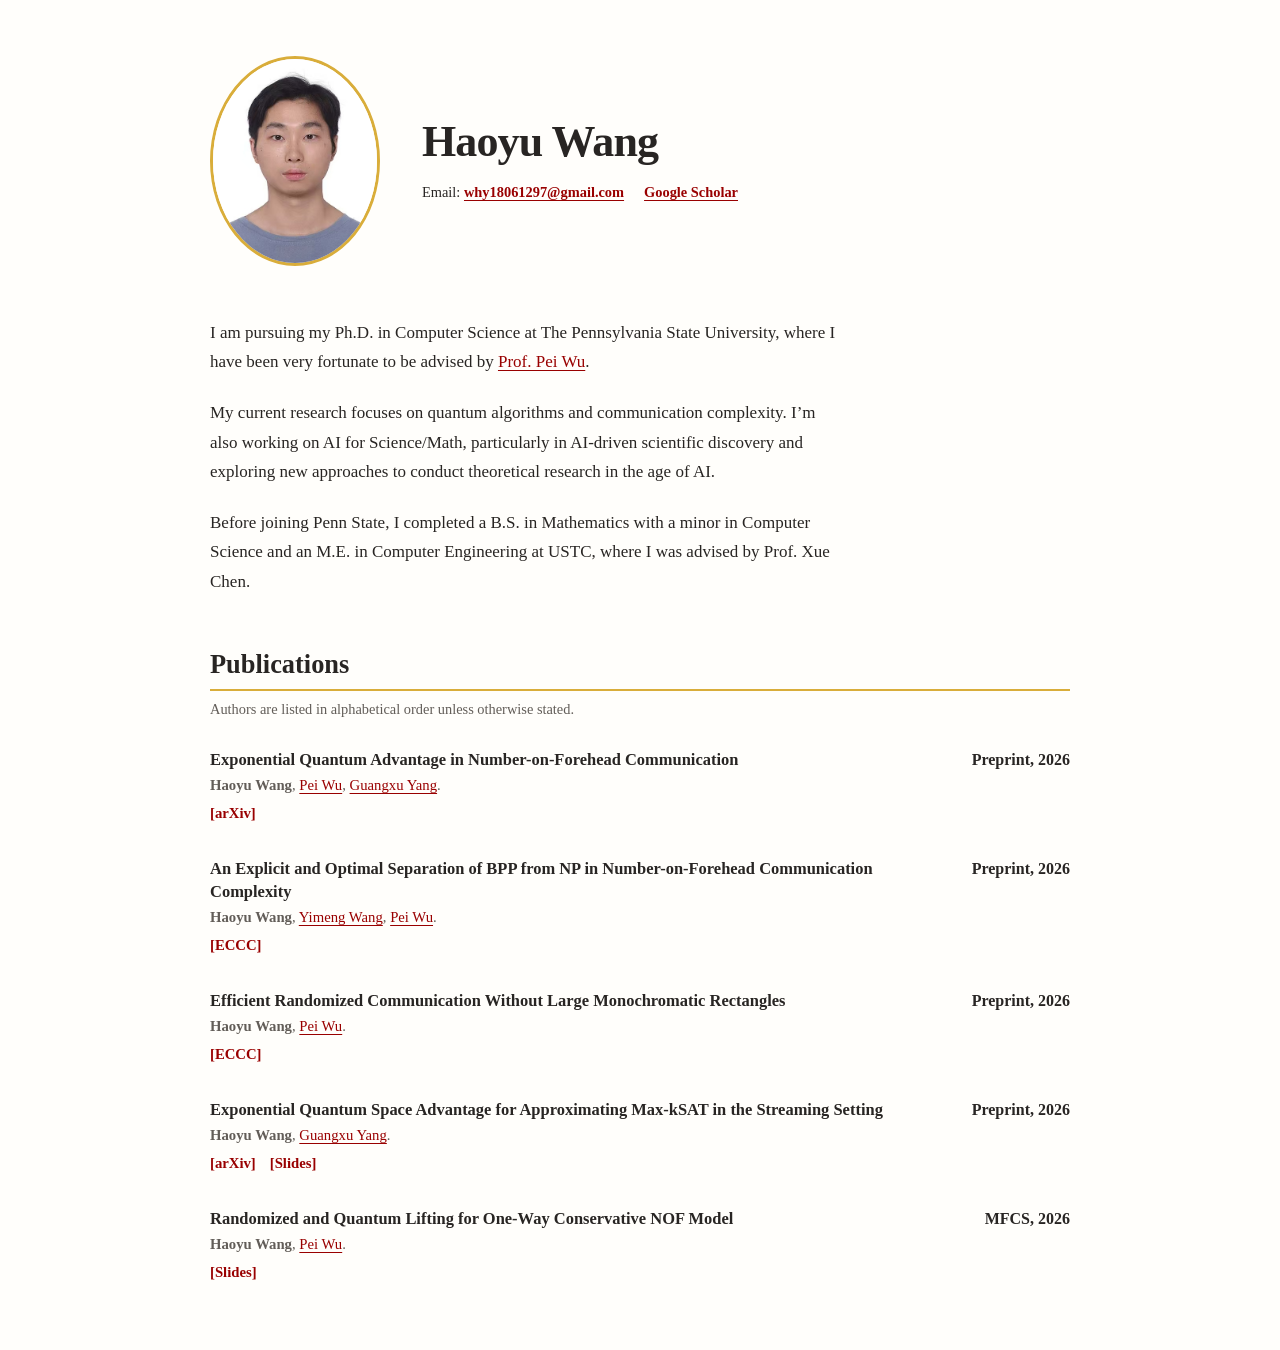
==== index.html @ 71b5e607 "Revise personal introduction and research details Updated personal information and research focus in" ====
<!doctype html>
<html lang="en">
  <head>
    <meta charset="UTF-8" />
    <meta name="viewport" content="width=device-width, initial-scale=1" />

    <!-- 修改 1：浏览器标签页标题和搜索结果简介 -->
    <title>Haoyu Wang | Academic Homepage</title>
    <meta
      name="description"
      content="Haoyu Wang is a Computer Science Ph.D. student at Penn State, advised by Prof. Pei Wu, researching communication complexity and quantum algorithms."
    />

    <link rel="canonical" href="https://27oexpert.github.io/" />
    <meta property="og:type" content="profile" />
    <meta
      property="og:title"
      content="Haoyu Wang | Academic Homepage"
    />
    <meta
      property="og:description"
      content="Haoyu Wang is a Computer Science Ph.D. student at Penn State, advised by Prof. Pei Wu, researching communication complexity and quantum algorithms."
    />
    <meta property="og:url" content="https://27oexpert.github.io/" />
    <meta
      property="og:image"
      content="https://27oexpert.github.io/assets/photo.jpg"
    />
    <meta property="og:image:alt" content="Portrait of Haoyu Wang" />

    <script type="application/ld+json">
      {
        "@context": "https://schema.org",
        "@type": "ProfilePage",
        "url": "https://27oexpert.github.io/",
        "name": "Haoyu Wang | Academic Homepage",
        "mainEntity": {
          "@type": "Person",
          "@id": "https://27oexpert.github.io/#haoyu-wang",
          "name": "Haoyu Wang",
          "url": "https://27oexpert.github.io/",
          "image": "https://27oexpert.github.io/assets/photo.jpg",
          "jobTitle": "Ph.D. Student in Computer Science",
          "affiliation": {
            "@type": "CollegeOrUniversity",
            "name": "The Pennsylvania State University",
            "alternateName": "Penn State"
          },
          "sameAs": [
            "https://scholar.google.com/citations?user=5UsbgVEAAAAJ",
            "https://github.com/27OExpert"
          ],
          "knowsAbout": [
            "Communication complexity",
            "Quantum algorithms",
            "AI for Science"
          ]
        }
      }
    </script>

    <link rel="icon" href="assets/favicon.svg" type="image/svg+xml" />
    <link rel="stylesheet" href="styles.css" />
  </head>

  <body>
    <a class="skip-link" href="#main-content">Skip to main content</a>

    <main id="main-content" class="container">
      <!-- ============================================================
        修改 2：照片与基本信息
        - 把 assets/profile-placeholder.svg 换成你的照片，例如 assets/profile.jpg
        - 建议使用正方形照片，尺寸至少 600 x 600 像素
        - 修改姓名、学校、邮箱和个人链接
      ============================================================= -->
      <header class="profile">
        <img
          class="portrait"
          src="assets/photo.jpg"
          alt="Portrait of Haoyu Wang"
          width="210"
          height="210"
        />

        <div class="profile-copy">
          <h1>Haoyu Wang</h1>

          <p class="profile-links">
            <span>Email: <a href="mailto:why18061297@gmail.com">why18061297@gmail.com</a></span>
            <a
              href="https://scholar.google.com/citations?user=5UsbgVEAAAAJ&hl=zh-CN"
              target="_blank"
              rel="noopener noreferrer"
            >Google Scholar</a>
          </p>
        </div>
      </header>

      <!-- ============================================================
        修改 3：个人介绍（按你的要求，只保留两段）
        直接替换下面两个段落中的文字和链接即可。
      ============================================================= -->
      <section class="about" aria-label="About me">
        <p>
          I am pursuing my Ph.D. in Computer Science at The Pennsylvania State University, where I have been very fortunate to be advised by
          <a href="https://pwu.netlify.app/">Prof. Pei Wu</a>.
        </p>
        <p>
          My current research focuses on quantum algorithms and communication complexity. I’m also working on AI for Science/Math, particularly in AI-driven scientific discovery and exploring new approaches to conduct theoretical research in the age of AI.
        </p>
        <p>
          Before joining Penn State, I completed a B.S. in Mathematics with a
          minor in Computer Science and an M.E. in Computer Engineering at USTC,
          where I was advised by Prof. Xue Chen.
        </p>
      </section>

      <!-- ============================================================
        修改 4：论文列表
        复制一整段 <article class="publication">...</article> 来新增论文。
        用 <strong>...</strong> 加粗你自己的姓名。
      ============================================================= -->
      <section class="publications" aria-labelledby="publications-title">
        <h2 id="publications-title">Publications</h2>
        <p class="publication-note">
          Authors are listed in alphabetical order unless otherwise stated.
        </p>

        <div class="publication-list">
            <article class="publication">
            <div class="publication-heading">
              <h3>Exponential Quantum Advantage in Number-on-Forehead Communication</h3>
              <p class="venue">Preprint, 2026</p>
            </div>
            <p class="authors">
              <strong>Haoyu Wang</strong>, <a href="https://pwu.netlify.app/">Pei Wu</a>, <a href="https://guangxu-yang.github.io/">Guangxu Yang</a>.
            </p>
            <p class="paper-links">
              <a href="https://arxiv.org/abs/2609.40273" target="_blank" rel="noopener noreferrer">[arXiv]</a>
            </p>
          </article>
            
            <article class="publication">
            <div class="publication-heading">
              <h3>An Explicit and Optimal Separation of BPP from NP in Number-on-Forehead Communication Complexity</h3>
              <p class="venue">Preprint, 2026</p>
            </div>
            <p class="authors">
              <strong>Haoyu Wang</strong>, <a href="https://kobe-yimeng-wang.github.io/"> Yimeng Wang</a>, <a href="https://pwu.netlify.app/">Pei Wu</a>.
            </p>
            <p class="paper-links">
              <a href="https://eccc.weizmann.ac.il/report/2026/187/" target="_blank" rel="noopener noreferrer">[ECCC]</a>
            </p>
          </article>

           <article class="publication">
           <div class="publication-heading">
              <h3>Efficient Randomized Communication Without Large Monochromatic Rectangles</h3>
              <p class="venue">Preprint, 2026</p>
            </div>
            <p class="authors">
              <strong>Haoyu Wang</strong>, <a href="https://pwu.netlify.app/">Pei Wu</a>.
            </p>
            <p class="paper-links">
              <a href="https://eccc.weizmann.ac.il/report/2026/190/" target="_blank" rel="noopener noreferrer">[ECCC]</a>
            </p>
          </article>

          
          <article class="publication">
            <div class="publication-heading">
              <h3>Exponential Quantum Space Advantage for Approximating Max-kSAT in the Streaming Setting</h3>
              <p class="venue">Preprint, 2026</p>
            </div>
            <p class="authors">
              <strong>Haoyu Wang</strong>, <a href="https://guangxu-yang.github.io/">Guangxu Yang</a>.
            </p>
            <p class="paper-links">
              <a href="https://arxiv.org/abs/2606.05366" target="_blank" rel="noopener noreferrer">[arXiv]</a>
              <a href="assets/slides-quantum_streaming_maxksat.pdf" target="_blank" rel="noopener noreferrer">[Slides]</a>
            </p>
          </article>

          <article class="publication">
            <div class="publication-heading">
              <h3>Randomized and Quantum Lifting for One-Way Conservative NOF Model</h3>
              <p class="venue">MFCS, 2026</p>
            </div>
            <p class="authors">
              <strong>Haoyu Wang</strong>, <a href="https://pwu.netlify.app/">Pei Wu</a>.
            </p>
            <p class="paper-links">
              <a href="assets/slides-randomized_and_quantum_liftings.pdf" target="_blank" rel="noopener noreferrer">[Slides]</a>
            </p>
          </article>

        </div>
      </section>
    </main>

  </body>
</html>
---- styles.css ----
:root {
  /* 想换主题色时，只需要修改下面两行 */
  --accent: #990000;
  --gold: #d9ad3a;

  --ink: #282523;
  --muted: #625d58;
  --paper: #fffefb;
  --content-width: 860px;
}

*,
*::before,
*::after {
  box-sizing: border-box;
}

html {
  scroll-behavior: smooth;
}

body {
  margin: 0;
  color: var(--ink);
  background: var(--paper);
  font-family: Georgia, "Times New Roman", "Songti SC", "SimSun", serif;
  font-size: 17px;
  line-height: 1.72;
  -webkit-font-smoothing: antialiased;
}

.container {
  width: min(var(--content-width), calc(100% - 40px));
  margin-inline: auto;
}

.skip-link {
  position: fixed;
  z-index: 10;
  top: 12px;
  left: 12px;
  padding: 7px 12px;
  color: #fff;
  background: var(--accent);
  transform: translateY(-160%);
}

.skip-link:focus {
  transform: translateY(0);
}

a {
  color: var(--accent);
  text-decoration-thickness: 1px;
  text-underline-offset: 0.18em;
}

a:hover {
  text-decoration-thickness: 2px;
}

a:focus-visible {
  outline: 3px solid rgba(217, 173, 58, 0.6);
  outline-offset: 3px;
}

.profile {
  display: grid;
  grid-template-columns: 170px minmax(0, 1fr);
  gap: 42px;
  align-items: center;
  padding-block: 56px 46px;
}

.portrait {
  display: block;
  width: 170px;
  aspect-ratio: 1;
  border: 3px solid var(--gold);
  border-radius: 50%;
  object-fit: cover;
}

.profile h1 {
  margin: 0 0 8px;
  font-size: clamp(2.15rem, 5vw, 2.75rem);
  line-height: 1.15;
  letter-spacing: -0.02em;
}

.profile h1 span {
  margin-left: 0.28em;
  color: var(--muted);
  font-family: "Songti SC", "SimSun", serif;
  font-size: 0.52em;
  font-weight: 400;
  letter-spacing: 0.08em;
  white-space: nowrap;
}

.profile-links {
  margin: 0;
}

.profile-links {
  display: flex;
  flex-wrap: wrap;
  gap: 6px 20px;
  margin-top: 13px;
  font-size: 0.9rem;
}

.profile-links a {
  font-weight: 600;
}

.about {
  max-width: 74ch;
  padding-block: 6px 52px;
}

.about p {
  margin: 0 0 22px;
}

.about p:last-child {
  margin-bottom: 0;
}

.publications {
  padding-bottom: 64px;
}

.publications h2 {
  margin: 0;
  padding-bottom: 8px;
  border-bottom: 2px solid var(--gold);
  font-size: 1.65rem;
  line-height: 1.25;
}

.publication-note {
  margin: 8px 0 28px;
  color: var(--muted);
  font-size: 0.9rem;
  line-height: 1.45;
}

.publication-list {
  display: grid;
  gap: 30px;
}

.publication-heading {
  display: grid;
  grid-template-columns: minmax(0, 1fr) max-content;
  gap: 24px;
  align-items: baseline;
  margin-bottom: 3px;
}

.publication h3 {
  min-width: 0;
  margin: 0;
  font-size: 1.03rem;
  line-height: 1.4;
}

.authors,
.paper-links {
  margin-top: 0;
  margin-bottom: 2px;
  font-size: 0.92rem;
  line-height: 1.55;
}

.authors {
  color: var(--muted);
}

.venue {
  margin: 0;
  color: var(--ink);
  font-size: 1rem;
  font-style: normal;
  font-weight: 600;
  line-height: 1.4;
  text-align: right;
  white-space: nowrap;
}

.paper-links {
  display: flex;
  flex-wrap: wrap;
  gap: 14px;
  margin-top: 5px;
}

.paper-links a {
  font-weight: 600;
  text-decoration: none;
}

.paper-links a:hover {
  text-decoration: underline;
}

@media (max-width: 620px) {
  .container {
    width: min(100% - 30px, var(--content-width));
  }

  .profile {
    grid-template-columns: 1fr;
    gap: 27px;
    padding-block: 44px 40px;
    text-align: center;
  }

  .portrait {
    width: 150px;
    margin-inline: auto;
  }

  .profile h1 span {
    display: block;
    margin: 8px 0 0;
    font-size: 0.5em;
  }

  .profile-links {
    justify-content: center;
  }

  .about {
    padding-bottom: 44px;
  }

  .publications {
    padding-bottom: 52px;
  }

  .publication-heading {
    gap: 14px;
  }

}

@media (prefers-reduced-motion: reduce) {
  html {
    scroll-behavior: auto;
  }
}

@media print {
  .skip-link {
    display: none;
  }

  body {
    color: #000;
    background: #fff;
    font-size: 11pt;
  }

  .profile {
    padding-block: 20px;
  }

  a {
    color: inherit;
  }
}
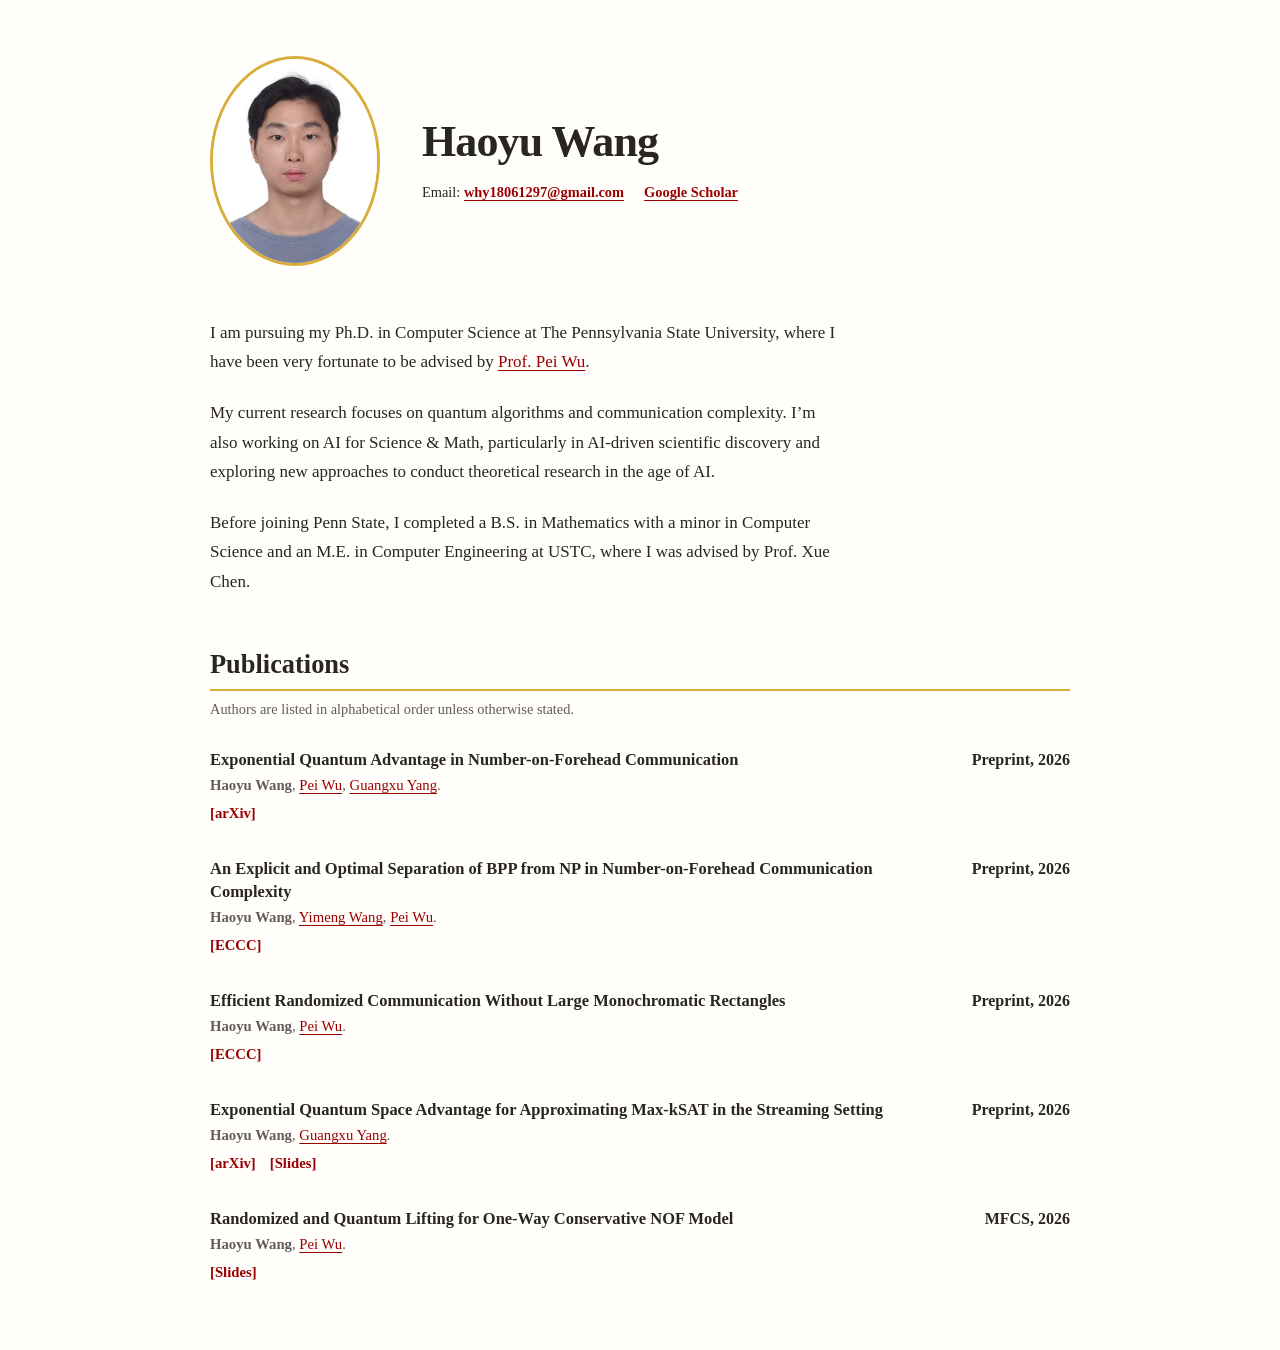
==== commit 08fe981a: "Fix HTML entity for ampersand in research description" ====
--- a/index.html
+++ b/index.html
@@ -106,7 +106,7 @@
           <a href="https://pwu.netlify.app/">Prof. Pei Wu</a>.
         </p>
         <p>
-          My current research focuses on quantum algorithms and communication complexity. I’m also working on AI for Science/Math, particularly in AI-driven scientific discovery and exploring new approaches to conduct theoretical research in the age of AI.
+          My current research focuses on quantum algorithms and communication complexity. I’m also working on AI for Science &amp Math, particularly in AI-driven scientific discovery and exploring new approaches to conduct theoretical research in the age of AI.
         </p>
         <p>
           Before joining Penn State, I completed a B.S. in Mathematics with a
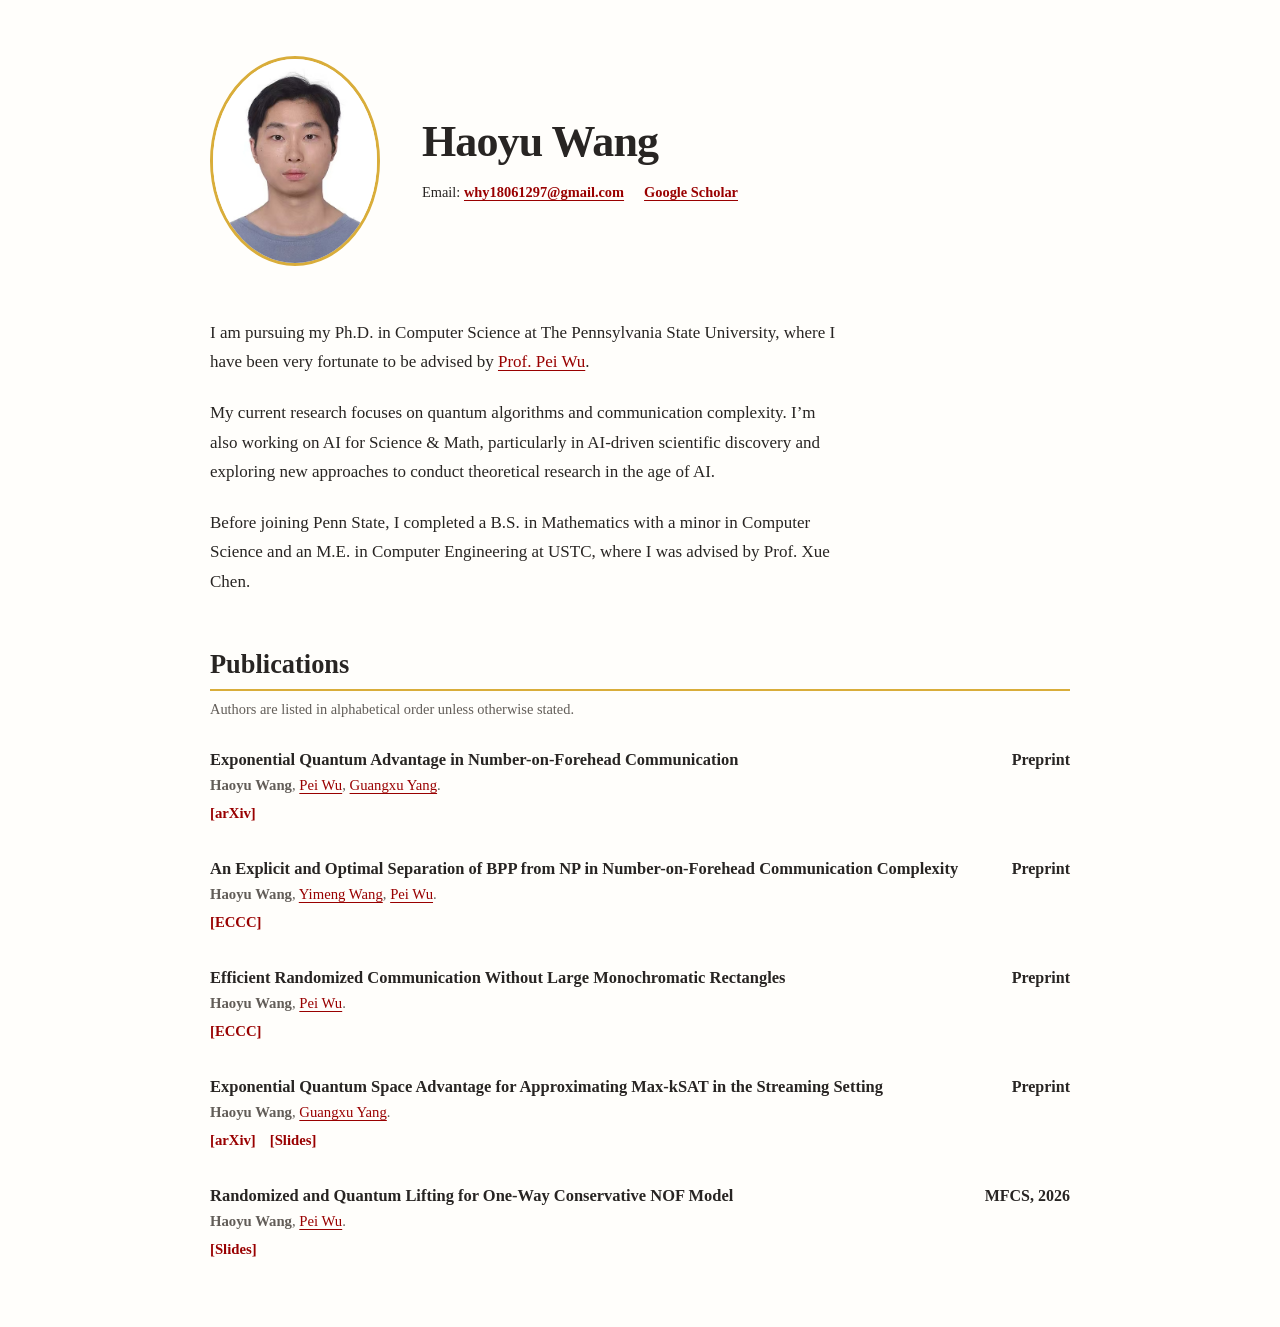
==== commit b980ea41: "Update publication venue year to 'Preprint'" ====
--- a/index.html
+++ b/index.html
@@ -130,7 +130,7 @@
             <article class="publication">
             <div class="publication-heading">
               <h3>Exponential Quantum Advantage in Number-on-Forehead Communication</h3>
-              <p class="venue">Preprint, 2026</p>
+              <p class="venue">Preprint</p>
             </div>
             <p class="authors">
               <strong>Haoyu Wang</strong>, <a href="https://pwu.netlify.app/">Pei Wu</a>, <a href="https://guangxu-yang.github.io/">Guangxu Yang</a>.
@@ -143,7 +143,7 @@
             <article class="publication">
             <div class="publication-heading">
               <h3>An Explicit and Optimal Separation of BPP from NP in Number-on-Forehead Communication Complexity</h3>
-              <p class="venue">Preprint, 2026</p>
+              <p class="venue">Preprint</p>
             </div>
             <p class="authors">
               <strong>Haoyu Wang</strong>, <a href="https://kobe-yimeng-wang.github.io/"> Yimeng Wang</a>, <a href="https://pwu.netlify.app/">Pei Wu</a>.
@@ -156,7 +156,7 @@
            <article class="publication">
            <div class="publication-heading">
               <h3>Efficient Randomized Communication Without Large Monochromatic Rectangles</h3>
-              <p class="venue">Preprint, 2026</p>
+              <p class="venue">Preprint</p>
             </div>
             <p class="authors">
               <strong>Haoyu Wang</strong>, <a href="https://pwu.netlify.app/">Pei Wu</a>.
@@ -170,7 +170,7 @@
           <article class="publication">
             <div class="publication-heading">
               <h3>Exponential Quantum Space Advantage for Approximating Max-kSAT in the Streaming Setting</h3>
-              <p class="venue">Preprint, 2026</p>
+              <p class="venue">Preprint</p>
             </div>
             <p class="authors">
               <strong>Haoyu Wang</strong>, <a href="https://guangxu-yang.github.io/">Guangxu Yang</a>.
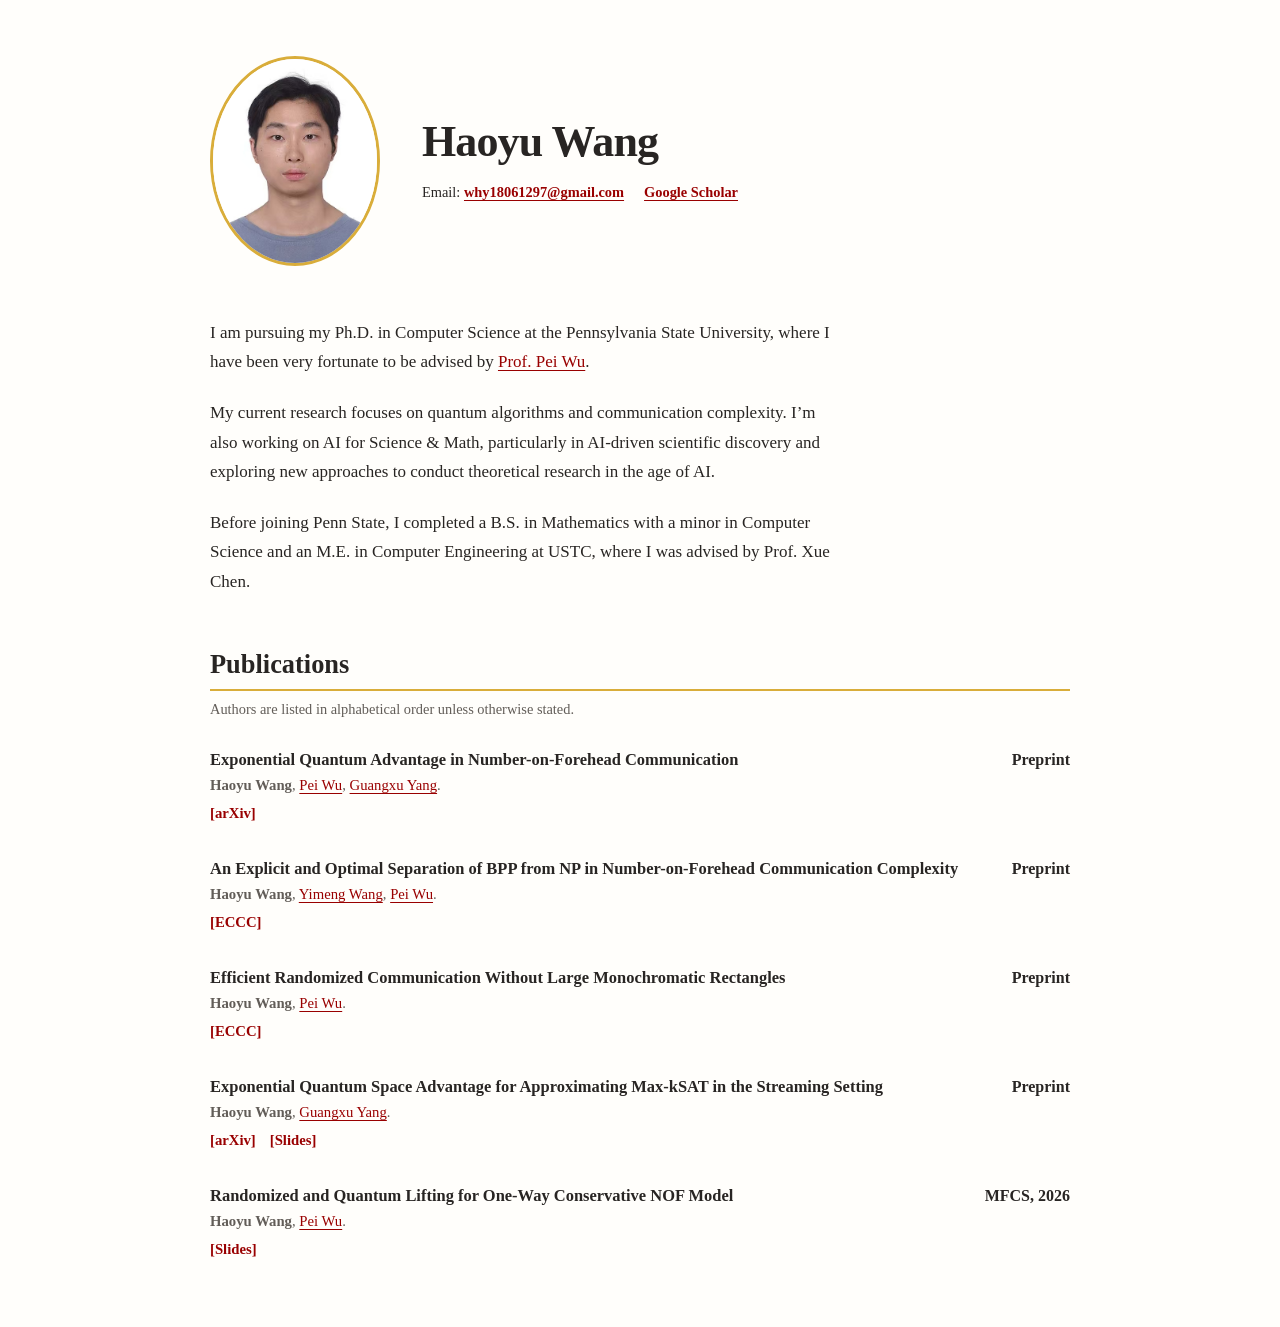
==== commit b2d60676: "Correct capitalization of 'the' in university name" ====
--- a/index.html
+++ b/index.html
@@ -102,7 +102,7 @@
       ============================================================= -->
       <section class="about" aria-label="About me">
         <p>
-          I am pursuing my Ph.D. in Computer Science at The Pennsylvania State University, where I have been very fortunate to be advised by
+          I am pursuing my Ph.D. in Computer Science at the Pennsylvania State University, where I have been very fortunate to be advised by
           <a href="https://pwu.netlify.app/">Prof. Pei Wu</a>.
         </p>
         <p>
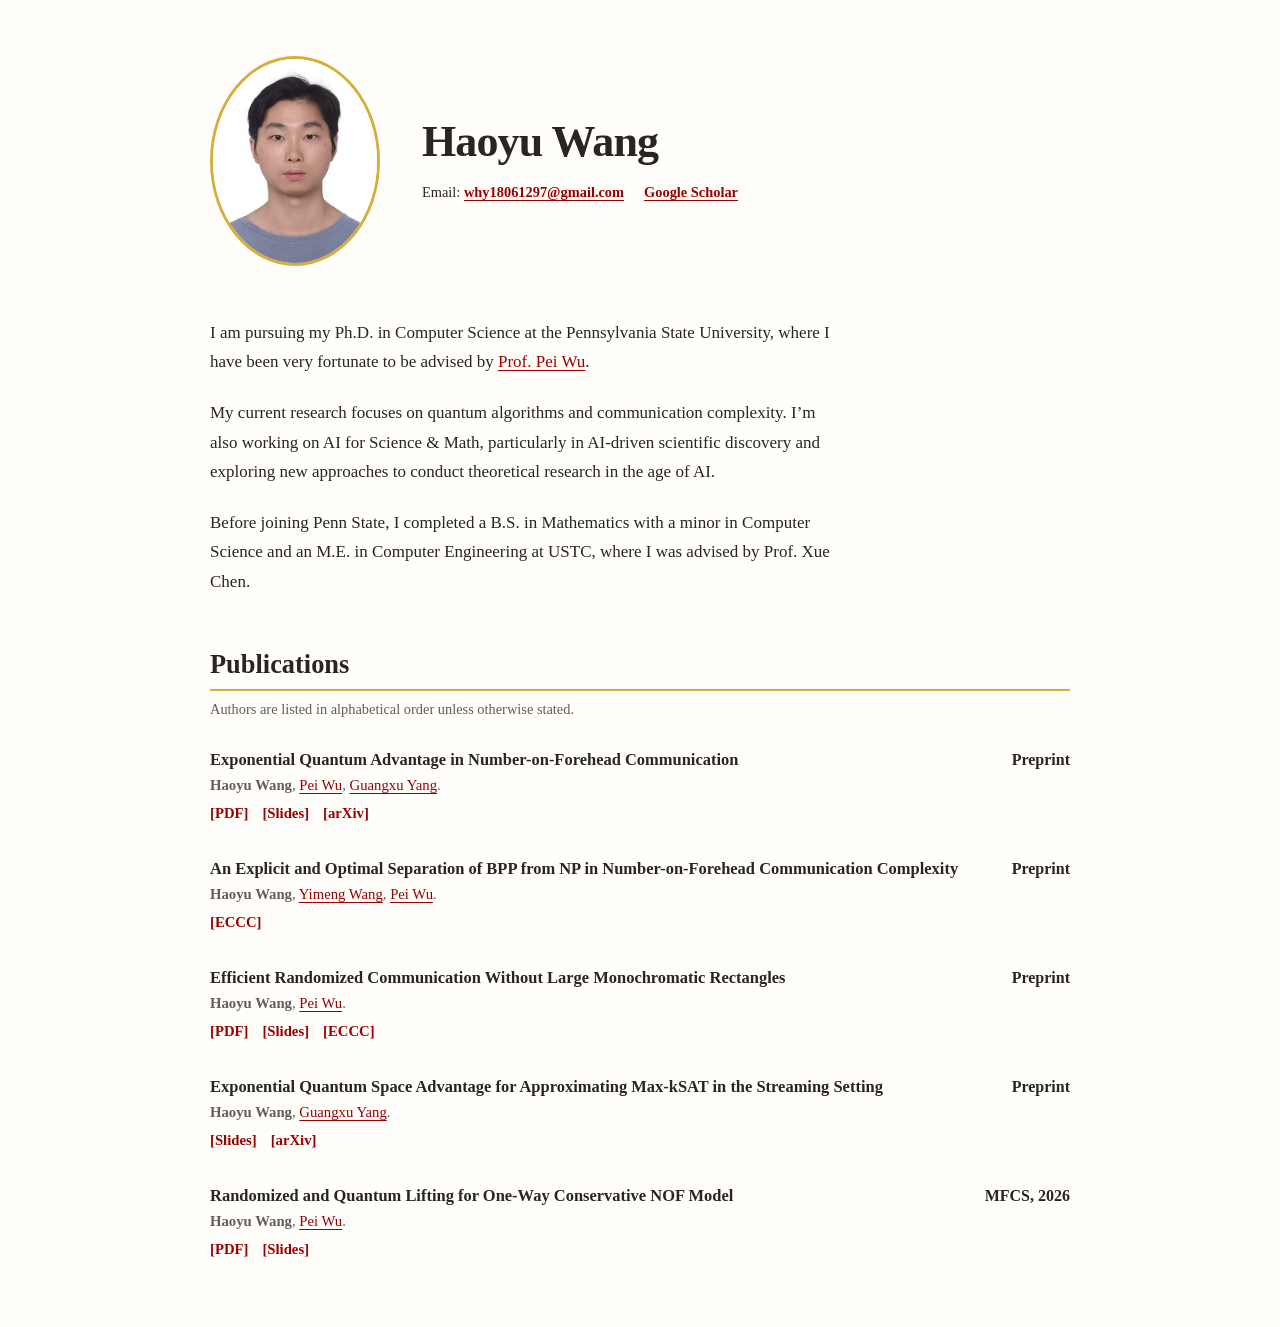
==== commit edc825d8: "Add publication PDFs and slides" ====
--- a/index.html
+++ b/index.html
@@ -136,6 +136,8 @@
               <strong>Haoyu Wang</strong>, <a href="https://pwu.netlify.app/">Pei Wu</a>, <a href="https://guangxu-yang.github.io/">Guangxu Yang</a>.
             </p>
             <p class="paper-links">
+              <a href="assets/paper-quantum-advantage-nof.pdf" target="_blank" rel="noopener noreferrer">[PDF]</a>
+              <a href="assets/slides-quantum-advantage-nof.html" target="_blank" rel="noopener noreferrer">[Slides]</a>
               <a href="https://arxiv.org/abs/2609.40273" target="_blank" rel="noopener noreferrer">[arXiv]</a>
             </p>
           </article>
@@ -162,6 +164,8 @@
               <strong>Haoyu Wang</strong>, <a href="https://pwu.netlify.app/">Pei Wu</a>.
             </p>
             <p class="paper-links">
+              <a href="assets/paper-monochromatic-rectangles.pdf" target="_blank" rel="noopener noreferrer">[PDF]</a>
+              <a href="assets/slides-monochromatic-rectangles.html" target="_blank" rel="noopener noreferrer">[Slides]</a>
               <a href="https://eccc.weizmann.ac.il/report/2026/190/" target="_blank" rel="noopener noreferrer">[ECCC]</a>
             </p>
           </article>
@@ -176,8 +180,8 @@
               <strong>Haoyu Wang</strong>, <a href="https://guangxu-yang.github.io/">Guangxu Yang</a>.
             </p>
             <p class="paper-links">
+              <a href="assets/slides-quantum_streaming_maxksat.pdf" target="_blank" rel="noopener noreferrer">[Slides]</a>
               <a href="https://arxiv.org/abs/2606.05366" target="_blank" rel="noopener noreferrer">[arXiv]</a>
-              <a href="assets/slides-quantum_streaming_maxksat.pdf" target="_blank" rel="noopener noreferrer">[Slides]</a>
             </p>
           </article>
 
@@ -190,6 +194,7 @@
               <strong>Haoyu Wang</strong>, <a href="https://pwu.netlify.app/">Pei Wu</a>.
             </p>
             <p class="paper-links">
+              <a href="assets/paper-one-way-conservative-nof.pdf" target="_blank" rel="noopener noreferrer">[PDF]</a>
               <a href="assets/slides-randomized_and_quantum_liftings.pdf" target="_blank" rel="noopener noreferrer">[Slides]</a>
             </p>
           </article>
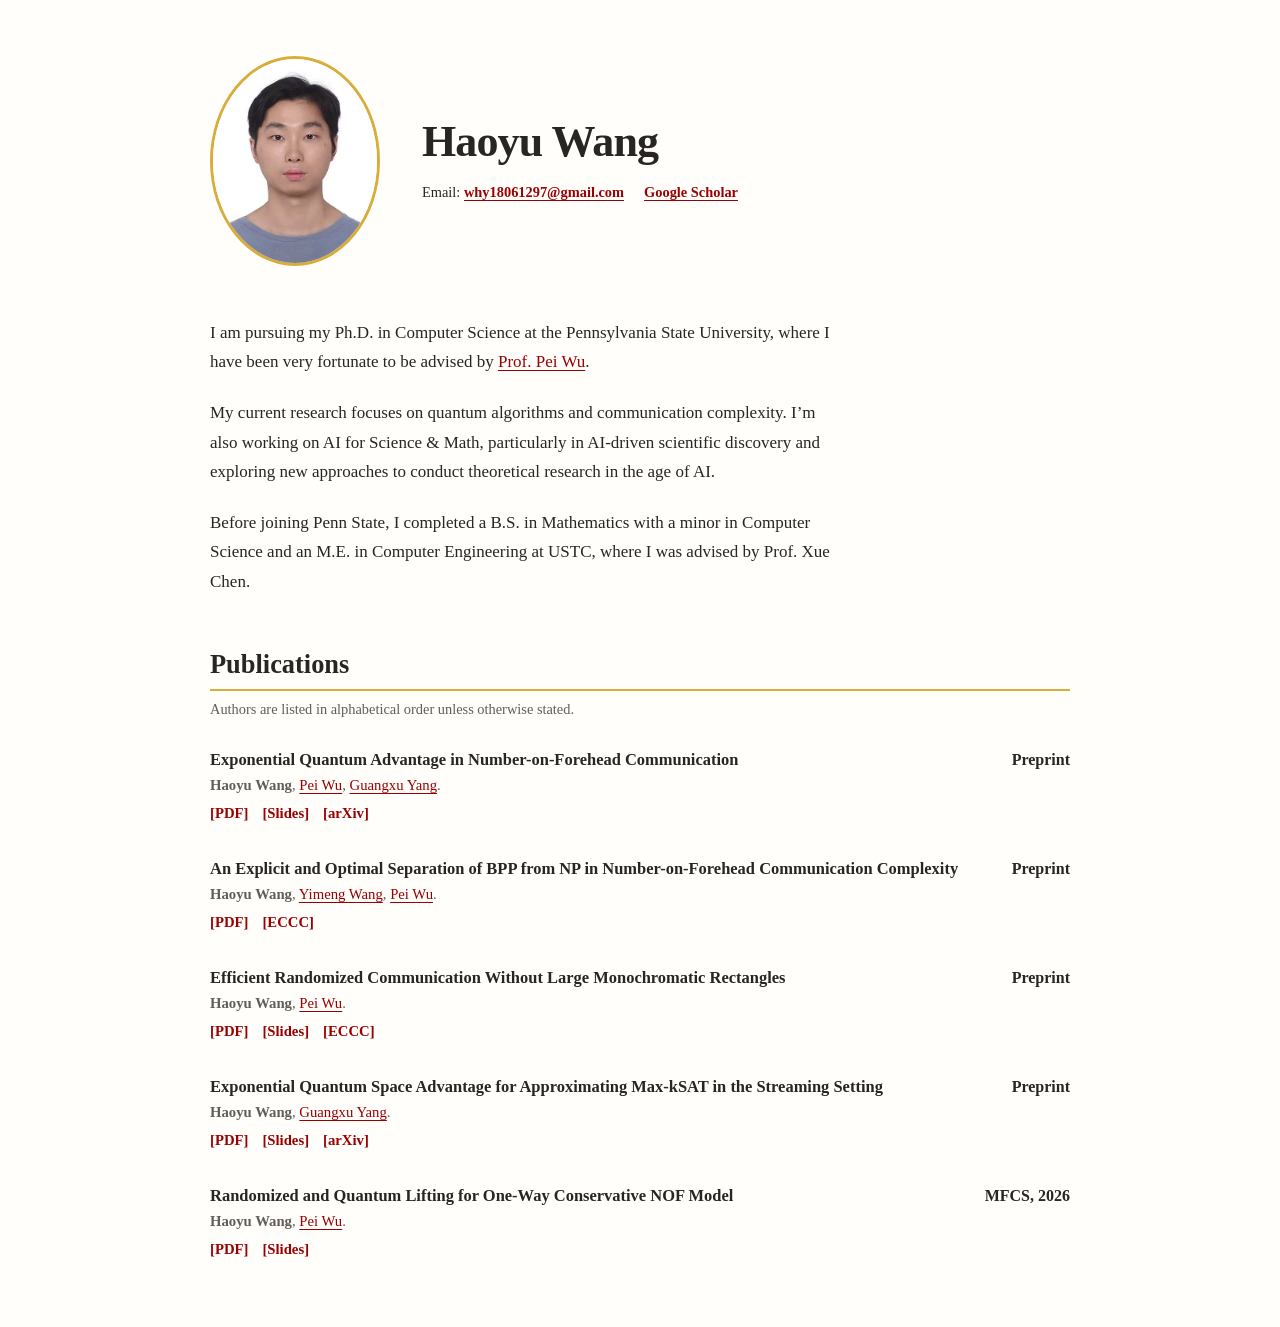
==== commit 2ce2e9ab: "Add the remaining two publication PDFs" ====
--- a/index.html
+++ b/index.html
@@ -151,6 +151,7 @@
               <strong>Haoyu Wang</strong>, <a href="https://kobe-yimeng-wang.github.io/"> Yimeng Wang</a>, <a href="https://pwu.netlify.app/">Pei Wu</a>.
             </p>
             <p class="paper-links">
+              <a href="assets/paper-bpp-vs-np-nof.pdf" target="_blank" rel="noopener noreferrer">[PDF]</a>
               <a href="https://eccc.weizmann.ac.il/report/2026/187/" target="_blank" rel="noopener noreferrer">[ECCC]</a>
             </p>
           </article>
@@ -180,6 +181,7 @@
               <strong>Haoyu Wang</strong>, <a href="https://guangxu-yang.github.io/">Guangxu Yang</a>.
             </p>
             <p class="paper-links">
+              <a href="assets/paper-quantum-streaming-maxksat.pdf" target="_blank" rel="noopener noreferrer">[PDF]</a>
               <a href="assets/slides-quantum_streaming_maxksat.pdf" target="_blank" rel="noopener noreferrer">[Slides]</a>
               <a href="https://arxiv.org/abs/2606.05366" target="_blank" rel="noopener noreferrer">[arXiv]</a>
             </p>
